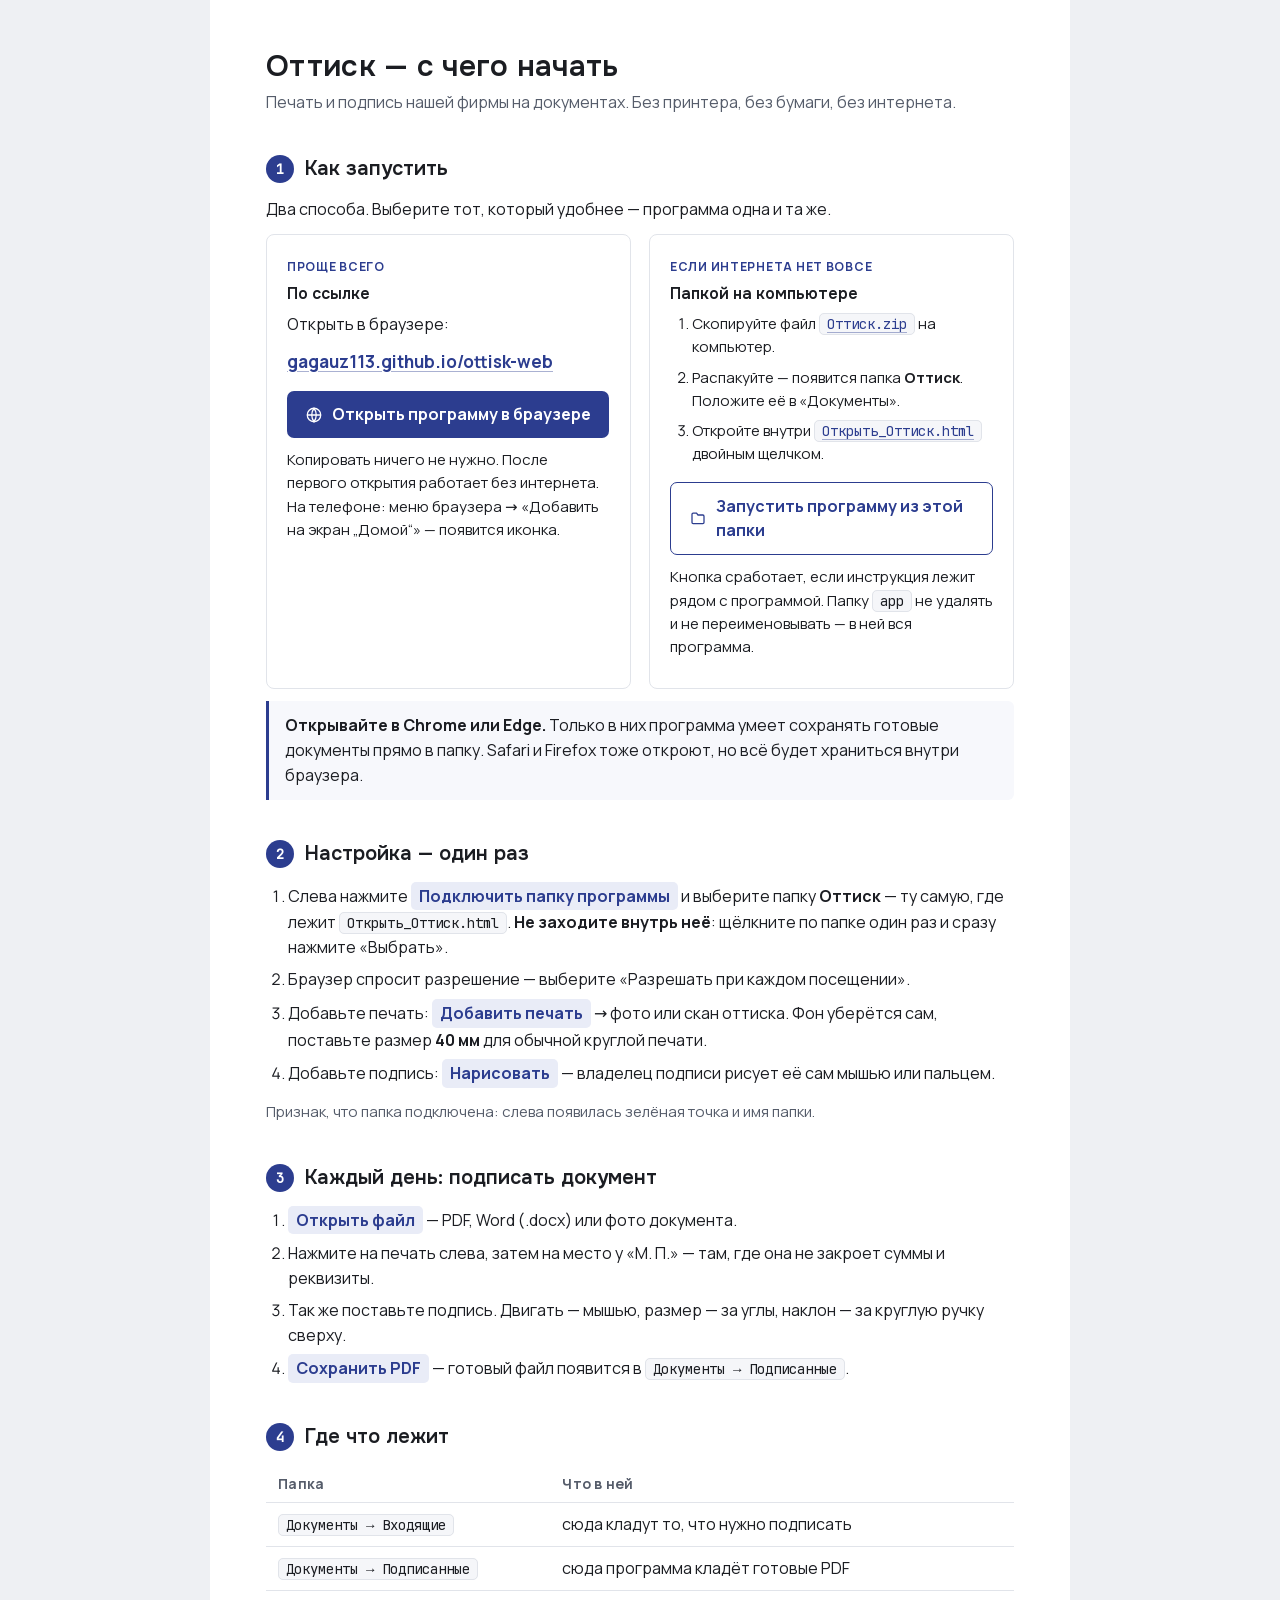
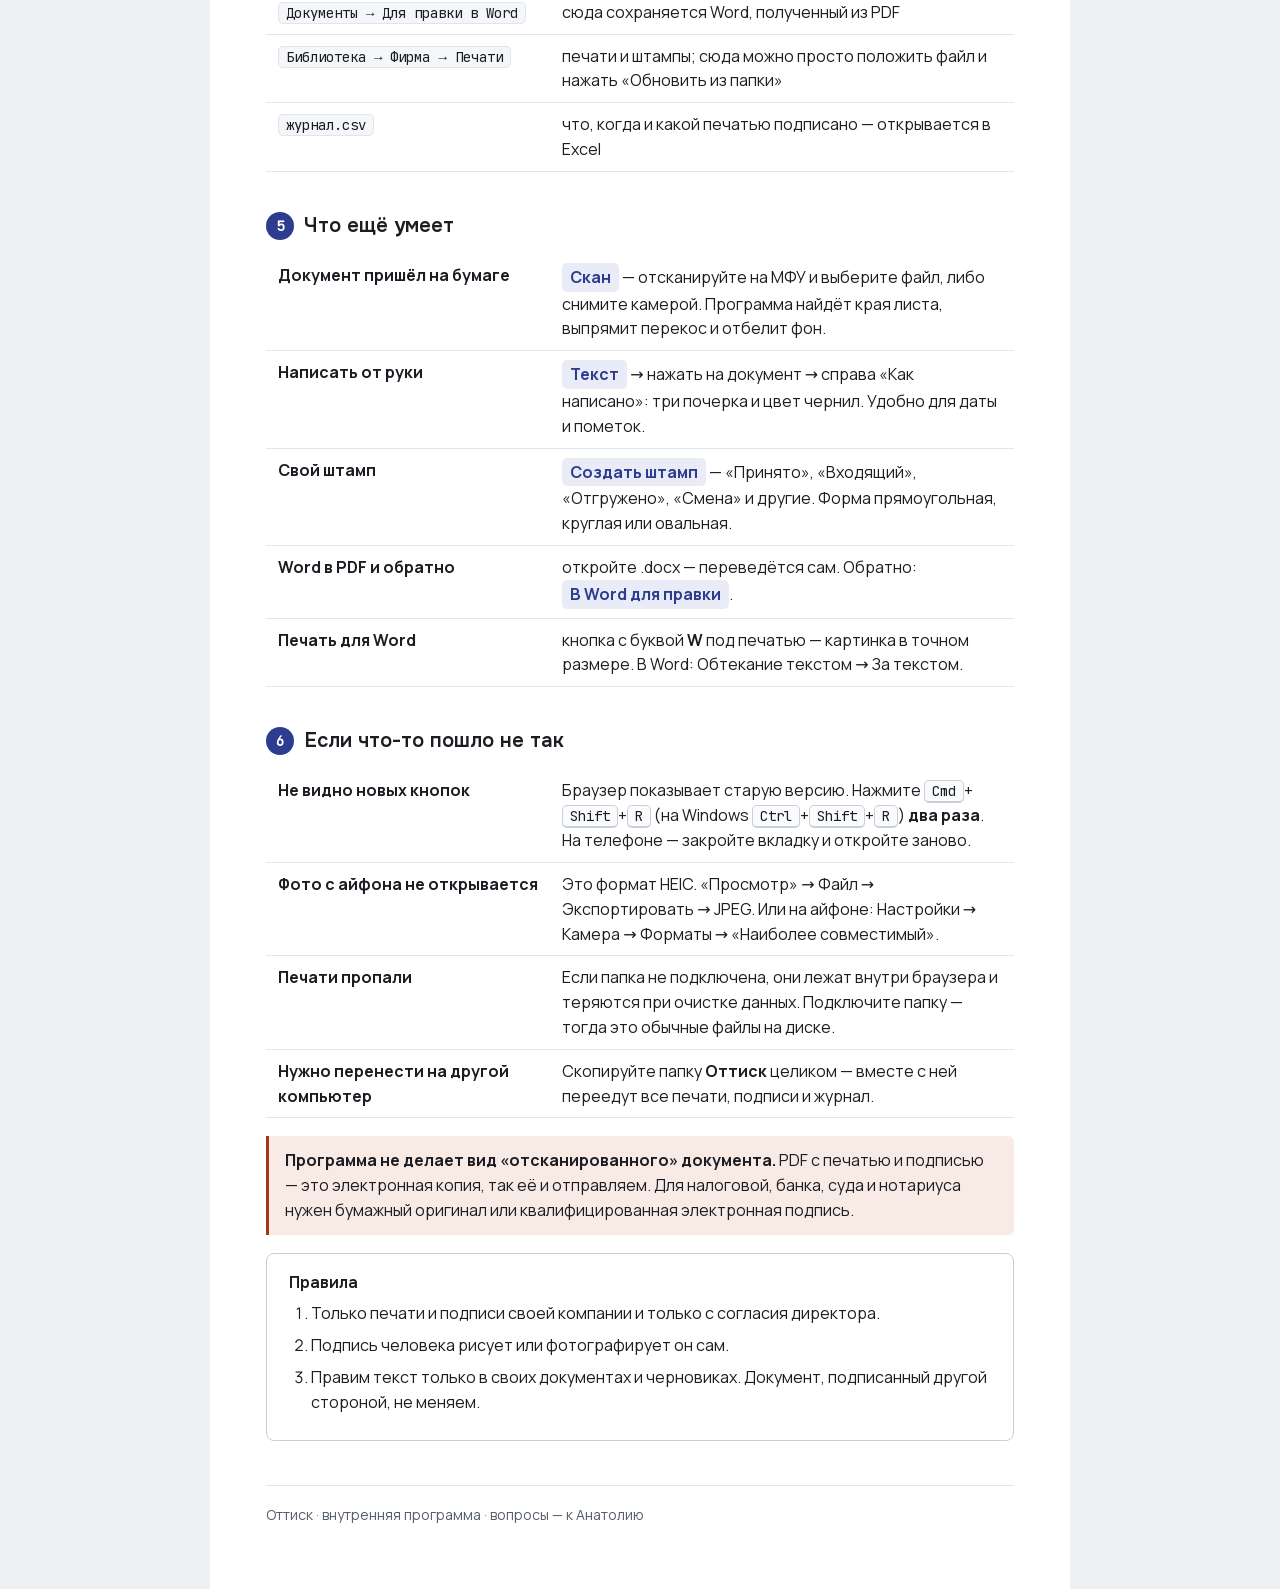
==== instrukciya.html @ 832e80b8 "Оттиск: сборка 7ba71041594c" ====
<!doctype html>
<html lang="ru">
<head>
<meta charset="utf-8">
<meta name="viewport" content="width=device-width, initial-scale=1">
<title>Оттиск — с чего начать</title>
<link rel="stylesheet" href="app/css/fonts.css">
<style>
  :root{
    --ink:#1b1d22; --muted:#555c6a; --faint:#8a919d;
    --accent:#2c3d8f; --accent-soft:#e9ecf7; --line:#e1e4ea; --line-strong:#c9ced8;
    --paper:#fff; --bg:#eef0f3; --warn:#a3361b; --warn-soft:#f8ebe6;
    --font:MAN,"Segoe UI",system-ui,sans-serif; --head:ONE,MAN,system-ui,sans-serif; --num:JB,ui-monospace,Menlo,monospace;
  }
  *{box-sizing:border-box}
  body{margin:0;background:var(--bg);color:var(--ink);font:16px/1.55 var(--font);-webkit-font-smoothing:antialiased}
  .page{max-width:860px;margin:0 auto;background:var(--paper);padding:48px 56px 64px}
  h1{font:600 30px/1.2 var(--head);margin:0 0 6px;letter-spacing:.01em}
  .sub{color:var(--muted);margin:0 0 36px}
  h2{font:600 20px/1.3 var(--head);margin:40px 0 14px;display:flex;align-items:center;gap:10px}
  h2 .n{flex:none;width:28px;height:28px;border-radius:50%;background:var(--accent);color:#fff;
        font:600 14px/28px var(--num);text-align:center}
  h3{font:600 16px/1.35 var(--head);margin:22px 0 8px}
  p{margin:0 0 12px}
  ol,ul{margin:0 0 12px;padding-left:22px}
  li{margin:0 0 7px}
  b{font-weight:600}
  .key{display:inline-block;border:1px solid var(--line-strong);border-bottom-width:2px;border-radius:5px;
       padding:1px 7px;font:500 14px var(--num);background:#fafbfc;white-space:nowrap}
  .btn{display:inline-block;background:var(--accent-soft);color:var(--accent);border-radius:5px;
       padding:2px 8px;font-weight:600;white-space:nowrap}
  .path{font:500 14px var(--num);background:#f5f6f9;border:1px solid var(--line);border-radius:5px;padding:1px 7px;white-space:nowrap}
  td .path,li .path{white-space:normal;overflow-wrap:anywhere}
  .two{display:grid;grid-template-columns:1fr 1fr;gap:18px;margin:0 0 12px}
  .card{border:1px solid var(--line);border-radius:8px;padding:18px 20px}
  .card h3{margin-top:0}
  .card .tag{display:inline-block;font:600 12px var(--font);letter-spacing:.06em;text-transform:uppercase;
             color:var(--accent);margin-bottom:8px}
  .note{border-left:3px solid var(--accent);background:#f7f8fc;padding:12px 16px;border-radius:0 6px 6px 0;margin:0 0 14px}
  .warn{border-left:3px solid var(--warn);background:var(--warn-soft);padding:12px 16px;border-radius:0 6px 6px 0;margin:18px 0}
  .rules{border:1px solid var(--line-strong);border-radius:8px;padding:18px 22px;margin-top:14px}
  .rules ol{margin-bottom:0}
  table{border-collapse:collapse;width:100%;margin:0 0 14px}
  th,td{text-align:left;padding:9px 12px;border-bottom:1px solid var(--line);vertical-align:top}
  th{font:600 14px var(--font);color:var(--muted);letter-spacing:.02em}
  td:first-child{width:38%;font-weight:600}
  .muted{color:var(--muted)}
  .small{font-size:15px}
  .card .small.muted{color:var(--ink)}
  a{color:var(--accent);text-decoration:underline;text-underline-offset:3px;text-decoration-color:rgba(44,61,143,.4)}
  a:hover{text-decoration-color:var(--accent);background:var(--accent-soft);border-radius:3px}
  a.addr{font-weight:600;font-size:17px;word-break:break-all}
  a.path{color:var(--accent)}
  .go{display:inline-flex;align-items:center;gap:9px;background:var(--accent);color:#fff;text-decoration:none;
      border-radius:7px;padding:11px 18px;font-weight:600;font-size:16px;margin:4px 0 10px}
  .go:hover{background:#25347b;text-decoration:none}
  .go.alt{background:#fff;color:var(--accent);border:1.5px solid var(--accent)}
  .go.alt:hover{background:var(--accent-soft)}
  .go .lbl{text-align:left}
  .go svg{width:18px;height:18px;stroke:currentColor;fill:none;stroke-width:1.7;stroke-linecap:round;flex:none}
  footer{margin-top:44px;padding-top:18px;border-top:1px solid var(--line);color:var(--muted);font-size:14px}
  @media (max-width:720px){
    .page{padding:28px 20px 44px}
    h1{font-size:25px}
    .two{grid-template-columns:1fr}
  }
  @media print{
    body{background:#fff}
    .page{max-width:none;padding:10mm 8mm}
    .go{background:#fff;color:var(--accent);border:1px solid var(--accent)}
    h2{page-break-after:avoid}
    tr{break-inside:avoid}
    .card,.note,.warn,.rules{break-inside:avoid}
    a{text-decoration-color:var(--accent)}
  }
</style>
</head>
<body>
<div class="page">

  <h1>Оттиск — с чего начать</h1>
  <p class="sub">Печать и подпись нашей фирмы на документах. Без принтера, без бумаги, без интернета.</p>

  <h2><span class="n">1</span>Как запустить</h2>
  <p>Два способа. Выберите тот, который удобнее — программа одна и та же.</p>

  <div class="two">
    <div class="card">
      <span class="tag">Проще всего</span>
      <h3>По ссылке</h3>
      <p>Открыть в браузере:</p>
      <p><a class="addr" href="https://gagauz113.github.io/ottisk-web/" target="_blank" rel="noopener">gagauz113.github.io/ottisk-web</a></p>
      <a class="go" href="https://gagauz113.github.io/ottisk-web/" target="_blank" rel="noopener">
        <svg viewBox="0 0 24 24"><circle cx="12" cy="12" r="9"/><path d="M3.5 12h17M12 3a15 15 0 0 1 0 18M12 3a15 15 0 0 0 0 18"/></svg>
        <span class="lbl">Открыть программу в браузере</span></a>
      <p class="small muted">Копировать ничего не нужно. После первого открытия работает без интернета. На телефоне:
        меню браузера → «Добавить на экран „Домой“» — появится иконка.</p>
    </div>
    <div class="card">
      <span class="tag">Если интернета нет вовсе</span>
      <h3>Папкой на компьютере</h3>
      <ol class="small">
        <li>Скопируйте файл <a class="path" href="Оттиск.zip">Оттиск.zip</a> на компьютер.</li>
        <li>Распакуйте — появится папка <b>Оттиск</b>. Положите её в «Документы».</li>
        <li>Откройте внутри <a class="path" href="./">Открыть_Оттиск.html</a> двойным щелчком.</li>
      </ol>
      <a class="go alt" href="./">
        <svg viewBox="0 0 24 24"><path d="M4 7.5V18a1.5 1.5 0 0 0 1.5 1.5h13A1.5 1.5 0 0 0 20 18V9.5A1.5 1.5 0 0 0 18.5 8H12l-2-2.5H5.5A1.5 1.5 0 0 0 4 7Z"/></svg>
        <span class="lbl">Запустить программу из этой папки</span></a>
      <p class="small muted">Кнопка сработает, если инструкция лежит рядом с программой.
        Папку <span class="path">app</span> не удалять и не переименовывать — в ней вся программа.</p>
    </div>
  </div>

  <div class="note">
    <b>Открывайте в Chrome или Edge.</b> Только в них программа умеет сохранять готовые документы прямо в папку.
    Safari и Firefox тоже откроют, но всё будет храниться внутри браузера.
  </div>

  <h2><span class="n">2</span>Настройка — один раз</h2>
  <ol>
    <li>Слева нажмите <span class="btn">Подключить папку программы</span> и выберите папку <b>Оттиск</b> —
      ту самую, где лежит <span class="path">Открыть_Оттиск.html</span>.
      <b>Не заходите внутрь неё</b>: щёлкните по папке один раз и сразу нажмите «Выбрать».</li>
    <li>Браузер спросит разрешение — выберите «Разрешать при каждом посещении».</li>
    <li>Добавьте печать: <span class="btn">Добавить печать</span> → фото или скан оттиска.
      Фон уберётся сам, поставьте размер <b>40 мм</b> для обычной круглой печати.</li>
    <li>Добавьте подпись: <span class="btn">Нарисовать</span> — владелец подписи рисует её сам мышью или пальцем.</li>
  </ol>
  <p class="muted small">Признак, что папка подключена: слева появилась зелёная точка и имя папки.</p>

  <h2><span class="n">3</span>Каждый день: подписать документ</h2>
  <ol>
    <li><span class="btn">Открыть файл</span> — PDF, Word (.docx) или фото документа.</li>
    <li>Нажмите на печать слева, затем на место у «М. П.» — там, где она не закроет суммы и реквизиты.</li>
    <li>Так же поставьте подпись. Двигать — мышью, размер — за углы, наклон — за круглую ручку сверху.</li>
    <li><span class="btn">Сохранить PDF</span> — готовый файл появится в
      <span class="path">Документы → Подписанные</span>.</li>
  </ol>

  <h2><span class="n">4</span>Где что лежит</h2>
  <table>
    <tr><th>Папка</th><th>Что в ней</th></tr>
    <tr><td><span class="path">Документы → Входящие</span></td><td>сюда кладут то, что нужно подписать</td></tr>
    <tr><td><span class="path">Документы → Подписанные</span></td><td>сюда программа кладёт готовые PDF</td></tr>
    <tr><td><span class="path">Документы → Для правки в Word</span></td><td>сюда сохраняется Word, полученный из PDF</td></tr>
    <tr><td><span class="path">Библиотека → Фирма → Печати</span></td><td>печати и штампы; сюда можно просто положить файл и нажать «Обновить из папки»</td></tr>
    <tr><td><span class="path">журнал.csv</span></td><td>что, когда и какой печатью подписано — открывается в Excel</td></tr>
  </table>

  <h2><span class="n">5</span>Что ещё умеет</h2>
  <table>
    <tr><td>Документ пришёл на бумаге</td>
        <td><span class="btn">Скан</span> — отсканируйте на МФУ и выберите файл, либо снимите камерой.
            Программа найдёт края листа, выпрямит перекос и отбелит фон.</td></tr>
    <tr><td>Написать от руки</td>
        <td><span class="btn">Текст</span> → нажать на документ → справа «Как написано»: три почерка и цвет чернил.
            Удобно для даты и пометок.</td></tr>
    <tr><td>Свой штамп</td>
        <td><span class="btn">Создать штамп</span> — «Принято», «Входящий», «Отгружено», «Смена» и другие.
            Форма прямоугольная, круглая или овальная.</td></tr>
    <tr><td>Word в PDF и обратно</td>
        <td>откройте .docx — переведётся сам. Обратно: <span class="btn">В Word для правки</span>.</td></tr>
    <tr><td>Печать для Word</td>
        <td>кнопка с буквой <b>W</b> под печатью — картинка в точном размере. В Word: Обтекание текстом → За текстом.</td></tr>
  </table>

  <h2><span class="n">6</span>Если что-то пошло не так</h2>
  <table>
    <tr><td>Не видно новых кнопок</td>
        <td>Браузер показывает старую версию. Нажмите <span class="key">Cmd</span>+<span class="key">Shift</span>+<span class="key">R</span>
            (на Windows <span class="key">Ctrl</span>+<span class="key">Shift</span>+<span class="key">R</span>) <b>два раза</b>.
            На телефоне — закройте вкладку и откройте заново.</td></tr>
    <tr><td>Фото с айфона не открывается</td>
        <td>Это формат HEIC. «Просмотр» → Файл → Экспортировать → JPEG. Или на айфоне:
            Настройки → Камера → Форматы → «Наиболее совместимый».</td></tr>
    <tr><td>Печати пропали</td>
        <td>Если папка не подключена, они лежат внутри браузера и теряются при очистке данных.
            Подключите папку — тогда это обычные файлы на диске.</td></tr>
    <tr><td>Нужно перенести на другой компьютер</td>
        <td>Скопируйте папку <b>Оттиск</b> целиком — вместе с ней переедут все печати, подписи и журнал.</td></tr>
  </table>

  <div class="warn">
    <b>Программа не делает вид «отсканированного» документа.</b> PDF с печатью и подписью — это электронная копия,
    так её и отправляем. Для налоговой, банка, суда и нотариуса нужен бумажный оригинал
    или квалифицированная электронная подпись.
  </div>

  <div class="rules">
    <h3 style="margin-top:0">Правила</h3>
    <ol>
      <li>Только печати и подписи своей компании и только с согласия директора.</li>
      <li>Подпись человека рисует или фотографирует он сам.</li>
      <li>Правим текст только в своих документах и черновиках. Документ, подписанный другой стороной, не меняем.</li>
    </ol>
  </div>

  <footer>Оттиск · внутренняя программа · вопросы — к Анатолию</footer>
</div>
</body>
</html>
---- app/css/fonts.css ----
/* Локальные шрифты: Manrope (текст), Onest (заголовки), JetBrains Mono (цифры). Кириллица + латиница раздельно. */
@font-face{font-family:MAN;src:url(../fonts/man-400.woff2) format('woff2');font-weight:400;font-display:swap;unicode-range:U+0301,U+0400-045F,U+0490-0491,U+04B0-04B1,U+2116}
@font-face{font-family:MAN;src:url(../fonts/man-500.woff2) format('woff2');font-weight:500;font-display:swap;unicode-range:U+0301,U+0400-045F,U+0490-0491,U+04B0-04B1,U+2116}
@font-face{font-family:MAN;src:url(../fonts/man-700.woff2) format('woff2');font-weight:700;font-display:swap;unicode-range:U+0301,U+0400-045F,U+0490-0491,U+04B0-04B1,U+2116}
@font-face{font-family:MAN;src:url(../fonts/man-400-lat.woff2) format('woff2');font-weight:400;font-display:swap;unicode-range:U+0000-00FF,U+0131,U+0152-0153,U+02BB-02BC,U+02C6,U+02DA,U+02DC,U+0304,U+0308,U+0329,U+2000-206F,U+20AC,U+2122,U+2191,U+2193,U+2212,U+2215,U+FEFF,U+FFFD}
@font-face{font-family:MAN;src:url(../fonts/man-500-lat.woff2) format('woff2');font-weight:500;font-display:swap;unicode-range:U+0000-00FF,U+0131,U+0152-0153,U+02BB-02BC,U+02C6,U+02DA,U+02DC,U+0304,U+0308,U+0329,U+2000-206F,U+20AC,U+2122,U+2191,U+2193,U+2212,U+2215,U+FEFF,U+FFFD}
@font-face{font-family:MAN;src:url(../fonts/man-700-lat.woff2) format('woff2');font-weight:700;font-display:swap;unicode-range:U+0000-00FF,U+0131,U+0152-0153,U+02BB-02BC,U+02C6,U+02DA,U+02DC,U+0304,U+0308,U+0329,U+2000-206F,U+20AC,U+2122,U+2191,U+2193,U+2212,U+2215,U+FEFF,U+FFFD}
@font-face{font-family:ONE;src:url(../fonts/one-400.woff2) format('woff2');font-weight:400;font-display:swap;unicode-range:U+0301,U+0400-045F,U+0490-0491,U+04B0-04B1,U+2116}
@font-face{font-family:ONE;src:url(../fonts/one-600.woff2) format('woff2');font-weight:600;font-display:swap;unicode-range:U+0301,U+0400-045F,U+0490-0491,U+04B0-04B1,U+2116}
@font-face{font-family:ONE;src:url(../fonts/one-400-lat.woff2) format('woff2');font-weight:400;font-display:swap;unicode-range:U+0000-00FF,U+0131,U+0152-0153,U+02BB-02BC,U+02C6,U+02DA,U+02DC,U+0304,U+0308,U+0329,U+2000-206F,U+20AC,U+2122,U+2191,U+2193,U+2212,U+2215,U+FEFF,U+FFFD}
@font-face{font-family:ONE;src:url(../fonts/one-600-lat.woff2) format('woff2');font-weight:600;font-display:swap;unicode-range:U+0000-00FF,U+0131,U+0152-0153,U+02BB-02BC,U+02C6,U+02DA,U+02DC,U+0304,U+0308,U+0329,U+2000-206F,U+20AC,U+2122,U+2191,U+2193,U+2212,U+2215,U+FEFF,U+FFFD}
@font-face{font-family:JB;src:url(../fonts/jb-400.woff2) format('woff2');font-weight:400;font-display:swap;unicode-range:U+0301,U+0400-045F,U+0490-0491,U+04B0-04B1,U+2116}
@font-face{font-family:JB;src:url(../fonts/jb-400-lat.woff2) format('woff2');font-weight:400;font-display:swap;unicode-range:U+0000-00FF,U+0131,U+0152-0153,U+02BB-02BC,U+02C6,U+02DA,U+02DC,U+0304,U+0308,U+0329,U+2000-206F,U+20AC,U+2122,U+2191,U+2193,U+2212,U+2215,U+FEFF,U+FFFD}
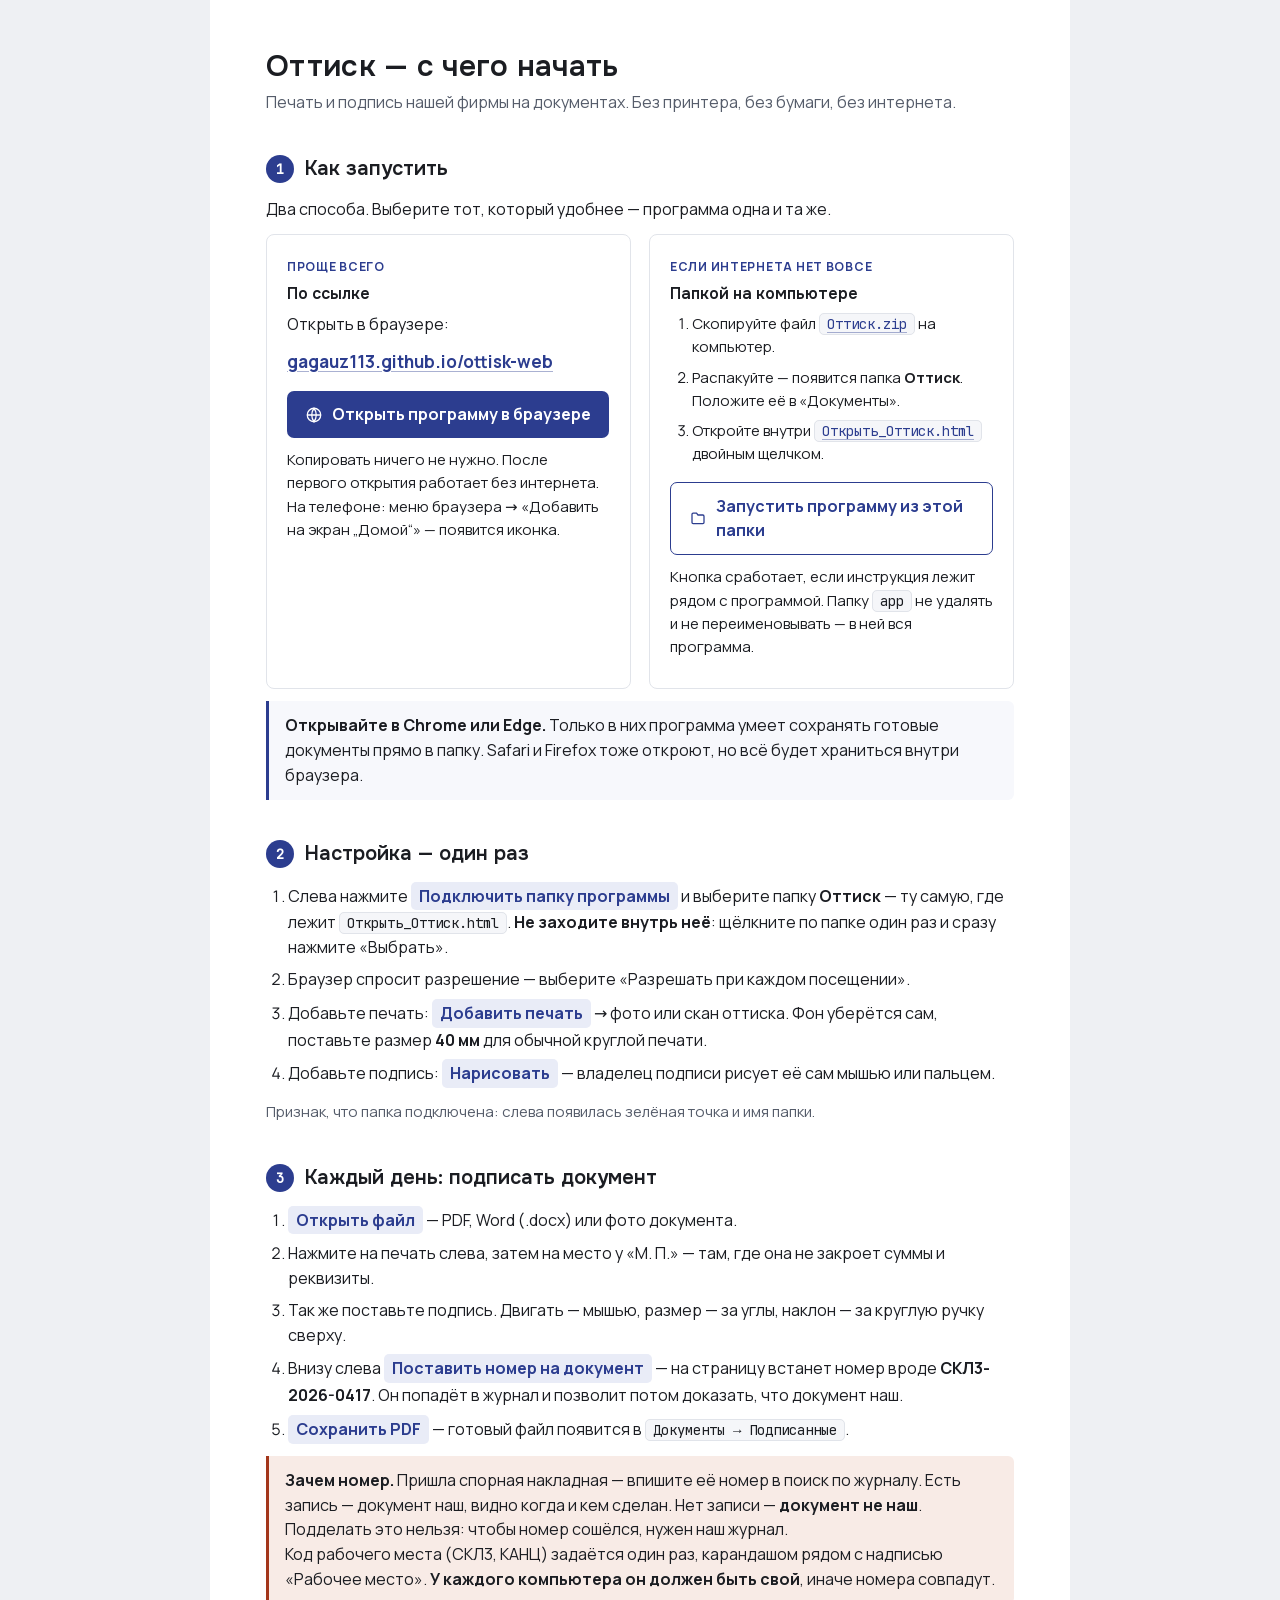
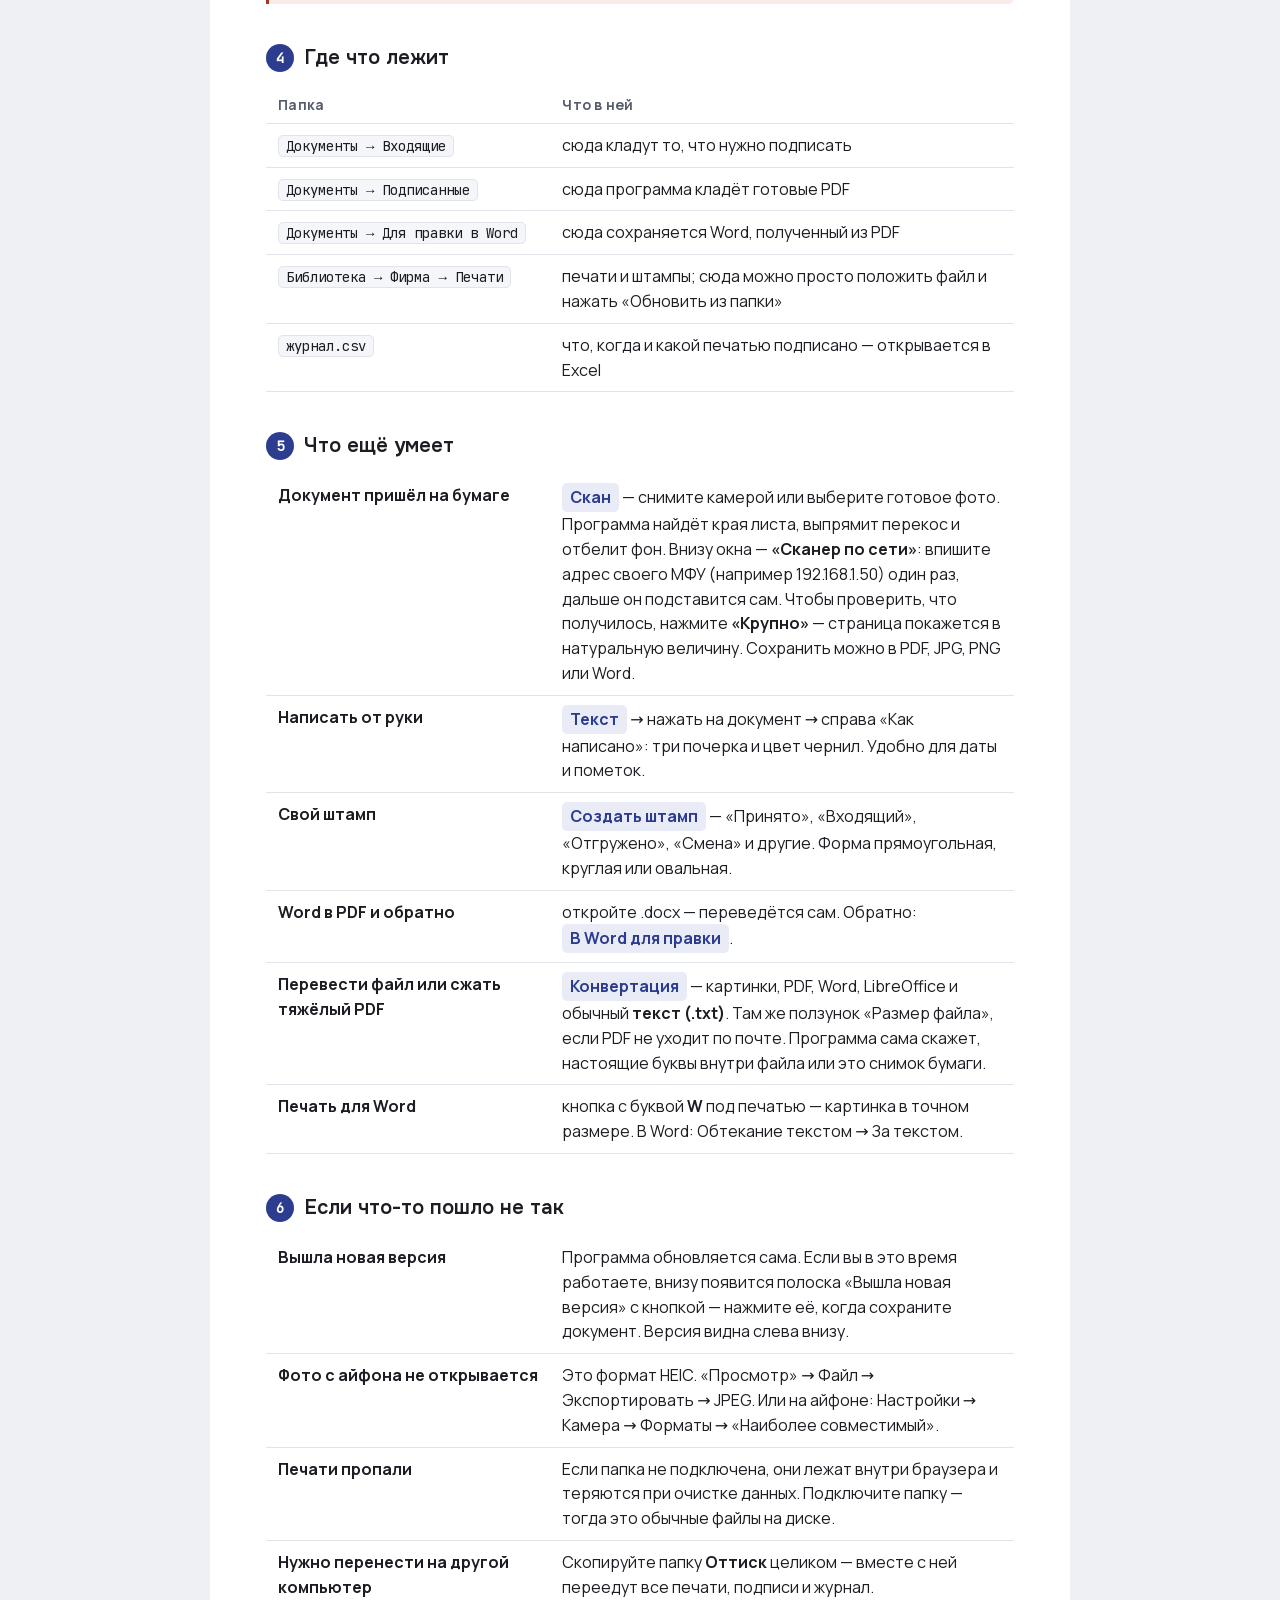
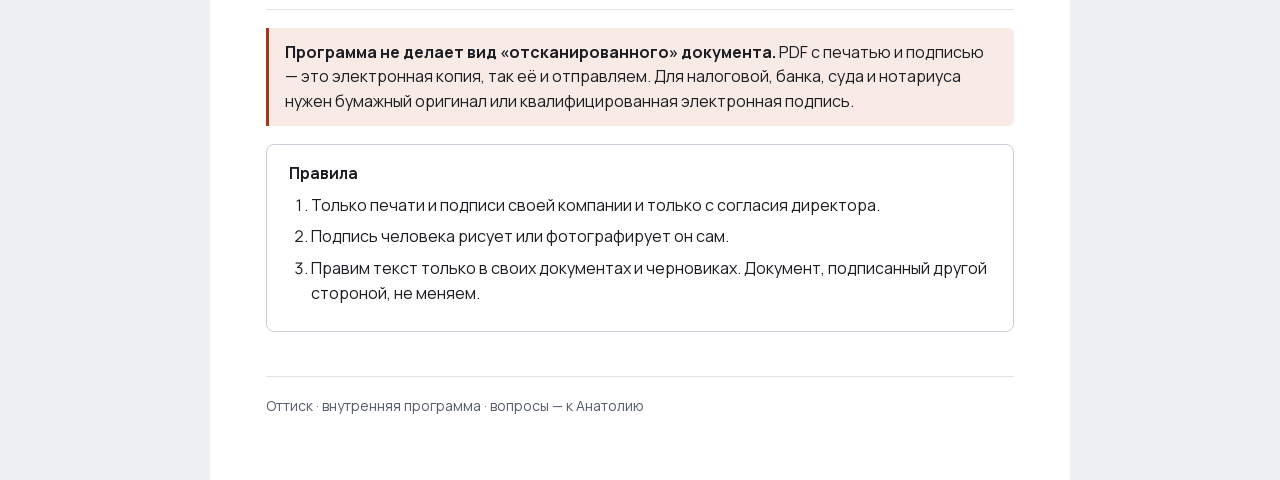
==== commit 27ae714e: "Оттиск: сборка 20ad640042af" ====
--- a/instrukciya.html
+++ b/instrukciya.html
@@ -134,9 +134,18 @@
     <li><span class="btn">Открыть файл</span> — PDF, Word (.docx) или фото документа.</li>
     <li>Нажмите на печать слева, затем на место у «М. П.» — там, где она не закроет суммы и реквизиты.</li>
     <li>Так же поставьте подпись. Двигать — мышью, размер — за углы, наклон — за круглую ручку сверху.</li>
+    <li>Внизу слева <span class="btn">Поставить номер на документ</span> — на страницу встанет
+      номер вроде <b>СКЛ3-2026-0417</b>. Он попадёт в журнал и позволит потом доказать, что документ наш.</li>
     <li><span class="btn">Сохранить PDF</span> — готовый файл появится в
       <span class="path">Документы → Подписанные</span>.</li>
   </ol>
+  <div class="warn" style="margin-top:10px">
+    <b>Зачем номер.</b> Пришла спорная накладная — впишите её номер в поиск по журналу.
+    Есть запись — документ наш, видно когда и кем сделан. Нет записи — <b>документ не наш</b>.
+    Подделать это нельзя: чтобы номер сошёлся, нужен наш журнал.
+    <br>Код рабочего места (СКЛ3, КАНЦ) задаётся один раз, карандашом рядом с надписью «Рабочее место».
+    <b>У каждого компьютера он должен быть свой</b>, иначе номера совпадут.
+  </div>
 
   <h2><span class="n">4</span>Где что лежит</h2>
   <table>
@@ -151,8 +160,12 @@
   <h2><span class="n">5</span>Что ещё умеет</h2>
   <table>
     <tr><td>Документ пришёл на бумаге</td>
-        <td><span class="btn">Скан</span> — отсканируйте на МФУ и выберите файл, либо снимите камерой.
-            Программа найдёт края листа, выпрямит перекос и отбелит фон.</td></tr>
+        <td><span class="btn">Скан</span> — снимите камерой или выберите готовое фото.
+            Программа найдёт края листа, выпрямит перекос и отбелит фон.
+            Внизу окна — <b>«Сканер по сети»</b>: впишите адрес своего МФУ (например 192.168.1.50)
+            один раз, дальше он подставится сам.
+            Чтобы проверить, что получилось, нажмите <b>«Крупно»</b> — страница покажется
+            в натуральную величину. Сохранить можно в PDF, JPG, PNG или Word.</td></tr>
     <tr><td>Написать от руки</td>
         <td><span class="btn">Текст</span> → нажать на документ → справа «Как написано»: три почерка и цвет чернил.
             Удобно для даты и пометок.</td></tr>
@@ -161,16 +174,20 @@
             Форма прямоугольная, круглая или овальная.</td></tr>
     <tr><td>Word в PDF и обратно</td>
         <td>откройте .docx — переведётся сам. Обратно: <span class="btn">В Word для правки</span>.</td></tr>
+    <tr><td>Перевести файл или сжать тяжёлый PDF</td>
+        <td><span class="btn">Конвертация</span> — картинки, PDF, Word, LibreOffice и обычный
+            <b>текст (.txt)</b>. Там же ползунок «Размер файла», если PDF не уходит по почте.
+            Программа сама скажет, настоящие буквы внутри файла или это снимок бумаги.</td></tr>
     <tr><td>Печать для Word</td>
         <td>кнопка с буквой <b>W</b> под печатью — картинка в точном размере. В Word: Обтекание текстом → За текстом.</td></tr>
   </table>
 
   <h2><span class="n">6</span>Если что-то пошло не так</h2>
   <table>
-    <tr><td>Не видно новых кнопок</td>
-        <td>Браузер показывает старую версию. Нажмите <span class="key">Cmd</span>+<span class="key">Shift</span>+<span class="key">R</span>
-            (на Windows <span class="key">Ctrl</span>+<span class="key">Shift</span>+<span class="key">R</span>) <b>два раза</b>.
-            На телефоне — закройте вкладку и откройте заново.</td></tr>
+    <tr><td>Вышла новая версия</td>
+        <td>Программа обновляется сама. Если вы в это время работаете, внизу появится полоска
+            «Вышла новая версия» с кнопкой — нажмите её, когда сохраните документ.
+            Версия видна слева внизу.</td></tr>
     <tr><td>Фото с айфона не открывается</td>
         <td>Это формат HEIC. «Просмотр» → Файл → Экспортировать → JPEG. Или на айфоне:
             Настройки → Камера → Форматы → «Наиболее совместимый».</td></tr>
